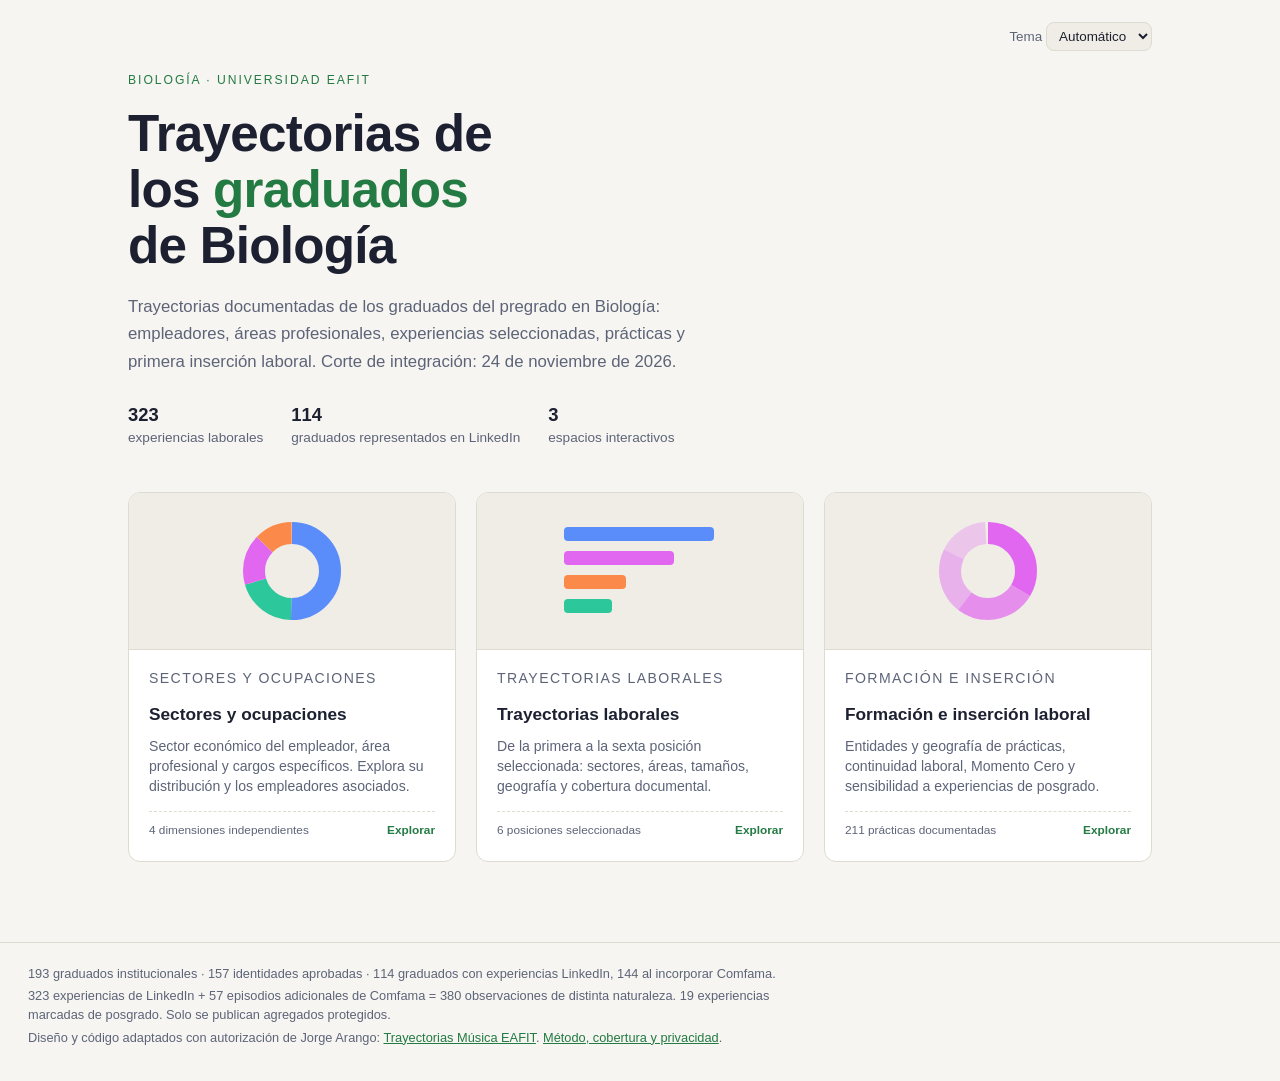
==== index.html @ 8a0688df "Prepare Biology trajectories site with protected aggregates" ====
<!DOCTYPE html>
<html lang="es">
<head><link rel="icon" href="data:,">
<meta charset="UTF-8">
<meta name="viewport" content="width=device-width, initial-scale=1">
<title>Trayectorias de graduados de Biología — EAFIT</title>
<link rel="stylesheet" href="assets/estilos.css">
<style>
  .hero { max-width: 1080px; margin: 0 auto; padding: 72px 28px 36px; }
  .eyebrow { font-size: 0.76rem; letter-spacing: 0.16em; text-transform: uppercase; color: var(--acento); margin: 0 0 16px; }
  .hero h1 { font-size: clamp(2rem, 4.4vw, 3.2rem); line-height: 1.1; max-width: 18ch; margin: 0 0 18px; letter-spacing: -0.015em; text-wrap: balance; }
  .hero h1 em { font-style: normal; color: var(--acento); }
  .intro { max-width: 64ch; color: var(--tenue); font-size: 1.05rem; line-height: 1.65; margin: 0; }
  .cifras { margin-top: 26px; display: flex; gap: 28px; flex-wrap: wrap; font-size: 0.85rem; color: var(--tenue); }
  .cifras b { color: var(--texto); font-size: 1.15rem; }
  .tarjetas { max-width: 1080px; margin: 0 auto; padding: 8px 28px 80px; display: grid; grid-template-columns: repeat(3, 1fr); gap: 20px; }
  @media (max-width: 900px) { .tarjetas { grid-template-columns: 1fr; } }
  .tarjeta { display: block; text-decoration: none; color: inherit; background: var(--panel); border: 1px solid var(--borde); border-radius: 12px; overflow: hidden; transition: transform .18s, border-color .18s, box-shadow .18s; }
  .tarjeta:hover, .tarjeta:focus-visible { transform: translateY(-4px); border-color: var(--acento); box-shadow: var(--sombra); }
  .mini { background: var(--panel-2); border-bottom: 1px solid var(--borde); display: flex; justify-content: center; padding: 18px 0; }
  .cuerpo { padding: 18px 20px 22px; }
  .reg { font-size: 0.7rem; letter-spacing: 0.1em; color: var(--acento); margin: 0 0 8px; }
  .cuerpo h2 { margin: 0 0 8px; font-size: 1.08rem; }
  .cuerpo p { margin: 0 0 14px; font-size: 0.88rem; color: var(--tenue); }
  .pie-t { font-size: 0.74rem; color: var(--tenue); border-top: 1px dashed var(--borde); padding-top: 10px; display: flex; justify-content: space-between; }
  .pie-t .cta { color: var(--acento); font-weight: 600; }
</style>
<link rel="stylesheet" href="assets/biologia.css">
<script src="assets/tema-init.js"></script>
</head>
<body>
<header class="hero"><div class="theme-home"><label>Tema <select id="theme"><option value="auto">Automático</option><option value="light">Claro</option><option value="dark">Oscuro</option></select></label></div>
  <p class="eyebrow">Biología · Universidad EAFIT</p>
  <h1>Trayectorias de los <em>graduados</em> de Biología</h1>
  <p class="intro">Trayectorias documentadas de los graduados del pregrado en Biología: empleadores, áreas profesionales, experiencias seleccionadas, prácticas y primera inserción laboral. Corte de integración: 24 de noviembre de 2026.</p>
  <div class="cifras">
    <span><b>323</b><br>experiencias laborales</span>
    <span><b>114</b><br>graduados representados en LinkedIn</span>
    <span><b>3</b><br>espacios interactivos</span>
  </div>
</header>
<main class="tarjetas">
  <a class="tarjeta" href="sectores.html">
    <div class="mini"><svg width="150" height="120" viewBox="0 0 150 120" aria-hidden="true"><g transform="translate(75 60)" fill="none" stroke-width="22">
      <circle r="38" stroke="#5b8dfa" stroke-dasharray="120 240" transform="rotate(-90)"/><circle r="38" stroke="#2cc79a" stroke-dasharray="48 240" stroke-dashoffset="-120" transform="rotate(-90)"/>
      <circle r="38" stroke="#e167f0" stroke-dasharray="40 240" stroke-dashoffset="-168" transform="rotate(-90)"/><circle r="38" stroke="#fb8a4a" stroke-dasharray="30 240" stroke-dashoffset="-208" transform="rotate(-90)"/></g></svg></div>
    <div class="cuerpo"><p class="reg">SECTORES Y OCUPACIONES</p><h2>Sectores y ocupaciones</h2>
      <p>Sector económico del empleador, área profesional y cargos específicos. Explora su distribución y los empleadores asociados.</p>
      <div class="pie-t"><span>4 dimensiones independientes</span><span class="cta">Explorar</span></div></div>
  </a>
  <a class="tarjeta" href="trayectorias.html">
    <div class="mini"><svg width="180" height="120" viewBox="0 0 180 120" aria-hidden="true"><rect x="14" y="16" width="150" height="14" rx="4" fill="#5b8dfa"/><rect x="14" y="40" width="110" height="14" rx="4" fill="#e167f0"/>
      <rect x="14" y="64" width="62" height="14" rx="4" fill="#fb8a4a"/><rect x="14" y="88" width="48" height="14" rx="4" fill="#2cc79a"/></svg></div>
    <div class="cuerpo"><p class="reg">TRAYECTORIAS LABORALES</p><h2>Trayectorias laborales</h2>
      <p>De la primera a la sexta posición seleccionada: sectores, áreas, tamaños, geografía y cobertura documental.</p>
      <div class="pie-t"><span>6 posiciones seleccionadas</span><span class="cta">Explorar</span></div></div>
  </a>
  <a class="tarjeta" href="formacion.html">
    <div class="mini"><svg width="150" height="120" viewBox="0 0 150 120" aria-hidden="true"><g transform="translate(75 60)" fill="none" stroke-width="22" stroke="#e167f0">
      <circle r="38" stroke-opacity="1" stroke-dasharray="80 240" transform="rotate(-90)"/><circle r="38" stroke-opacity=".7" stroke-dasharray="64 240" stroke-dashoffset="-80" transform="rotate(-90)"/>
      <circle r="38" stroke-opacity=".45" stroke-dasharray="52 240" stroke-dashoffset="-144" transform="rotate(-90)"/><circle r="38" stroke-opacity=".3" stroke-dasharray="40 240" stroke-dashoffset="-196" transform="rotate(-90)"/></g></svg></div>
    <div class="cuerpo"><p class="reg">FORMACIÓN E INSERCIÓN</p><h2>Formación e inserción laboral</h2>
      <p>Entidades y geografía de prácticas, continuidad laboral, Momento Cero y sensibilidad a experiencias de posgrado.</p>
      <div class="pie-t"><span>211 prácticas documentadas</span><span class="cta">Explorar</span></div></div>
  </a>
</main>
<footer class="pie"><p>193 graduados institucionales · 157 identidades aprobadas · 114 graduados con experiencias LinkedIn, 144 al incorporar Comfama.</p><p>323 experiencias de LinkedIn + 57 episodios adicionales de Comfama = 380 observaciones de distinta naturaleza. 19 experiencias marcadas de posgrado. Solo se publican agregados protegidos.</p><p>Diseño y código adaptados con autorización de Jorge Arango: <a href="https://github.com/JarangoM/trayectorias_musica">Trayectorias Música EAFIT</a>. <a href="metodologia.html">Método, cobertura y privacidad</a>.</p></footer>
<script src="assets/tema.js"></script>
</body>
</html>
---- assets/estilos.css ----
/* Estilos compartidos — Trayectorias de graduados de Música (EAFIT). Tema claro/oscuro automático. */
:root {
  color-scheme: light dark;
  --bg: #0f1218;
  --panel: #171b25;
  --panel-2: #1f2430;
  --texto: #eceef4;
  --tenue: #9aa3b8;
  --borde: #2b3142;
  --acento: #70B77E;
  --acento-texto: #1a1204;
  --sombra: 0 6px 18px rgba(0, 0, 0, 0.35);
}
@media (prefers-color-scheme: light) {
  :root {
    --bg: #f6f5f1;
    --panel: #ffffff;
    --panel-2: #efede6;
    --texto: #1d2030;
    --tenue: #5d6478;
    --borde: #dedbd0;
    --acento: #237A43;
    --acento-texto: #ffffff;
    --sombra: 0 6px 18px rgba(40, 30, 10, 0.12);
  }
}
* { box-sizing: border-box; }
[hidden] { display: none !important; }
html { scroll-behavior: smooth; }
body {
  margin: 0;
  font-family: -apple-system, "Segoe UI", Roboto, Arial, sans-serif;
  background: var(--bg);
  color: var(--texto);
  line-height: 1.45;
}
a { color: var(--acento); }
button { font: inherit; color: inherit; }
:focus-visible { outline: 2px solid var(--acento); outline-offset: 2px; }

header.cab { padding: 22px 28px 14px; border-bottom: 1px solid var(--borde); }
.migas { font-size: 0.8rem; margin-bottom: 8px; }
.migas a { text-decoration: none; color: var(--tenue); }
.migas a:hover { color: var(--acento); }
h1 { margin: 0 0 4px; font-size: 1.45rem; letter-spacing: -0.01em; }
.subtitulo { color: var(--tenue); font-size: 0.92rem; max-width: 90ch; }
.resumen { margin-top: 8px; font-size: 0.84rem; color: var(--tenue); }
.resumen strong { color: var(--texto); }

.controles { display: flex; flex-wrap: wrap; gap: 14px 22px; align-items: center; margin-top: 16px; }
.grupo-ctrl { display: flex; align-items: center; gap: 8px; flex-wrap: wrap; }
.grupo-ctrl > .rotulo { font-size: 0.78rem; color: var(--tenue); text-transform: uppercase; letter-spacing: 0.06em; }
.chip {
  background: var(--panel-2); border: 1px solid var(--borde); color: var(--texto);
  padding: 6px 13px; border-radius: 999px; cursor: pointer; font-size: 0.84rem;
}
.chip:hover { border-color: var(--acento); }
.chip[aria-pressed="true"], .chip.activo { background: var(--acento); color: var(--acento-texto); border-color: var(--acento); font-weight: 600; }
.tabs { display: flex; gap: 6px; margin-top: 16px; }
.tab { background: var(--panel-2); border: 1px solid var(--borde); color: var(--tenue); padding: 8px 16px; border-radius: 8px 8px 0 0; cursor: pointer; font-size: 0.88rem; }
.tab.activo { background: var(--acento); color: var(--acento-texto); border-color: var(--acento); font-weight: 600; }
label.check { display: inline-flex; align-items: center; gap: 6px; font-size: 0.84rem; color: var(--tenue); cursor: pointer; }
select { background: var(--panel-2); color: var(--texto); border: 1px solid var(--borde); border-radius: 8px; padding: 5px 8px; font: inherit; font-size: 0.84rem; }

main { padding: 20px 28px 48px; }
.rejilla-2 { display: grid; grid-template-columns: minmax(0, 1.05fr) minmax(0, 1fr); gap: 20px; align-items: start; }
@media (max-width: 960px) { .rejilla-2 { grid-template-columns: 1fr; } header.cab, main { padding-left: 16px; padding-right: 16px; } }
.tarjeta-g { background: var(--panel); border: 1px solid var(--borde); border-radius: 12px; padding: 18px; }
.tarjeta-g h2 { margin: 0 0 2px; font-size: 1.05rem; }
.tarjeta-g .sub { color: var(--tenue); font-size: 0.82rem; margin-bottom: 12px; }

/* gráficos */
.donut-caja { display: flex; flex-wrap: wrap; gap: 18px; align-items: center; justify-content: center; }
.donut-caja svg { flex: none; max-width: 100%; height: auto; }
.rebanada { cursor: pointer; transition: opacity 0.15s, transform 0.15s; transform-origin: center; }
.rebanada.apagada { opacity: 0.38; }
.rebanada:hover { opacity: 1; }
.centro-valor { font-size: 30px; font-weight: 700; fill: var(--texto); text-anchor: middle; }
.centro-rotulo { font-size: 12px; fill: var(--tenue); text-anchor: middle; }
.leyenda { list-style: none; margin: 0; padding: 0; min-width: 210px; flex: 1 1 240px; }
.leyenda li { margin: 0; }
.leyenda button {
  display: grid; grid-template-columns: 14px 1fr auto; gap: 8px; align-items: center; width: 100%;
  background: none; border: 1px solid transparent; border-radius: 8px; padding: 6px 8px; cursor: pointer; text-align: left; font-size: 0.86rem;
}
.leyenda button:hover { background: var(--panel-2); }
.leyenda button.sel { background: var(--panel-2); border-color: var(--borde); font-weight: 600; }
.punto { width: 12px; height: 12px; border-radius: 3px; display: inline-block; }
.leyenda .val { color: var(--tenue); font-variant-numeric: tabular-nums; font-size: 0.82rem; }

.fila-barra { display: grid; grid-template-columns: minmax(120px, 42%) 1fr 64px; gap: 10px; align-items: center; padding: 5px 0; font-size: 0.86rem; }
.fila-barra .nom { overflow-wrap: anywhere; }
.fila-barra .pista { background: var(--panel-2); border-radius: 6px; height: 16px; overflow: hidden; }
.fila-barra .relleno { height: 100%; border-radius: 6px; min-width: 3px; transition: width 0.25s; }
.fila-barra .num { text-align: right; color: var(--tenue); font-variant-numeric: tabular-nums; }
.fila-barra.btn { cursor: pointer; background: none; border: 0; width: 100%; text-align: left; border-radius: 8px; padding: 6px 8px; }
.fila-barra.btn:hover, .fila-barra.btn.sel { background: var(--panel-2); }
.lista-scroll { max-height: 560px; overflow-y: auto; padding-right: 4px; }
.nota { color: var(--tenue); font-size: 0.8rem; margin-top: 10px; }
.cab-panel { display: flex; justify-content: space-between; align-items: flex-start; gap: 10px; flex-wrap: wrap; margin-bottom: 8px; }
.titulo-panel { display: flex; align-items: center; gap: 8px; font-size: 1.05rem; font-weight: 700; }
.vacio { color: var(--tenue); font-size: 0.9rem; padding: 14px 0; }

/* cuadrícula de donuts por grupo */
.rejilla-grupos { display: grid; grid-template-columns: repeat(auto-fill, minmax(330px, 1fr)); gap: 18px; }
.mini-donut { background: var(--panel); border: 1px solid var(--borde); border-radius: 12px; padding: 16px; }
.mini-donut h2 { margin: 0 0 2px; font-size: 1rem; display: flex; align-items: center; gap: 8px; }
.mini-donut .sub { color: var(--tenue); font-size: 0.8rem; margin-bottom: 8px; }
.mini-donut svg { display: block; margin: 0 auto 6px; }

#tooltip {
  position: fixed; display: none; z-index: 60; pointer-events: none; max-width: 300px;
  background: var(--panel-2); border: 1px solid var(--borde); color: var(--texto);
  padding: 8px 12px; border-radius: 8px; font-size: 0.82rem; box-shadow: var(--sombra);
}
footer.pie { border-top: 1px solid var(--borde); padding: 18px 28px 30px; font-size: 0.8rem; color: var(--tenue); }
footer.pie p { margin: 4px 0; max-width: 110ch; }
@media (prefers-reduced-motion: reduce) { * { transition: none !important; } }
---- assets/biologia.css ----
/* Extensions for the new tabs/tables only. Original Music stylesheet is retained. */
:root[data-theme="dark"]{color-scheme:dark;--bg:#0f1218;--panel:#171b25;--panel-2:#1f2430;--texto:#eceef4;--tenue:#9aa3b8;--borde:#2b3142;--acento:#70B77E;--acento-texto:#1a1204;--sombra:0 6px 18px rgba(0,0,0,.35)}
:root[data-theme="light"]{color-scheme:light;--bg:#f6f5f1;--panel:#ffffff;--panel-2:#efede6;--texto:#1d2030;--tenue:#5d6478;--borde:#dedbd0;--acento:#237A43;--acento-texto:#ffffff;--sombra:0 6px 18px rgba(40,30,10,.12)}
.hero{position:relative}.theme-home{position:absolute;top:22px;right:28px;color:var(--tenue);font-size:.84rem}
.tabs{flex-wrap:wrap}.tarjeta-g{min-width:0}.tarjeta-g+.tarjeta-g{margin-top:20px}.rejilla-2>.tarjeta-g{margin-top:0}
.table-wrap{overflow-x:auto;max-width:100%}table{border-collapse:collapse;width:100%;font-size:.86rem}th,td{text-align:left;padding:10px 12px;border-bottom:1px solid var(--borde);vertical-align:top}th{font-weight:600;color:var(--tenue)}td.num{text-align:right;font-variant-numeric:tabular-nums}
.metricas{display:flex;flex-wrap:wrap;gap:16px 28px;margin:16px 0}.metrica{font-size:.82rem;color:var(--tenue)}.metrica strong{display:block;font-size:1.5rem;color:var(--texto)}
.warning{border-left:3px solid var(--acento);padding:10px 14px;background:var(--panel-2);font-size:.86rem;margin:0 0 20px}.actions{display:flex;gap:8px;flex-wrap:wrap;margin-bottom:12px}
.long-row{padding:12px 0;border-bottom:1px solid var(--borde)}.long-title{display:flex;flex-wrap:wrap;gap:8px;justify-content:space-between;font-size:.86rem;margin-bottom:8px}.stack{height:30px;border-radius:6px;overflow:hidden;display:flex;background:var(--panel-2)}.stack span{min-width:0;display:block}.stack span:focus-visible{outline-offset:-3px}.stack-legend{display:flex;gap:10px 16px;flex-wrap:wrap;margin-top:16px;color:var(--tenue);font-size:.82rem}.stack-legend .punto{vertical-align:middle;margin-right:4px}
.line-chart{display:block;width:100%;height:auto;max-height:340px}.line-chart text{fill:var(--tenue);font-size:12px}.line-chart .axis{stroke:var(--borde)}
.metodo{max-width:1000px;margin:auto}.metodo p,.metodo li{max-width:90ch}.metodo h2{margin-top:28px;font-size:1.2rem}.table-note{font-size:.82rem;color:var(--tenue);margin:12px 0 0}
button:disabled{opacity:.55;cursor:default}.tab:focus-visible{outline-offset:3px}
@media(max-width:600px){.tabs{gap:5px}.tab{padding:7px 10px}.grupo-ctrl{width:100%}.controles{gap:12px}.fila-barra{grid-template-columns:minmax(100px,45%) 1fr 54px;gap:6px}.tarjeta-g{padding:14px}th,td{padding:8px}.long-title{display:block}.long-title span{display:block;margin-top:4px}}
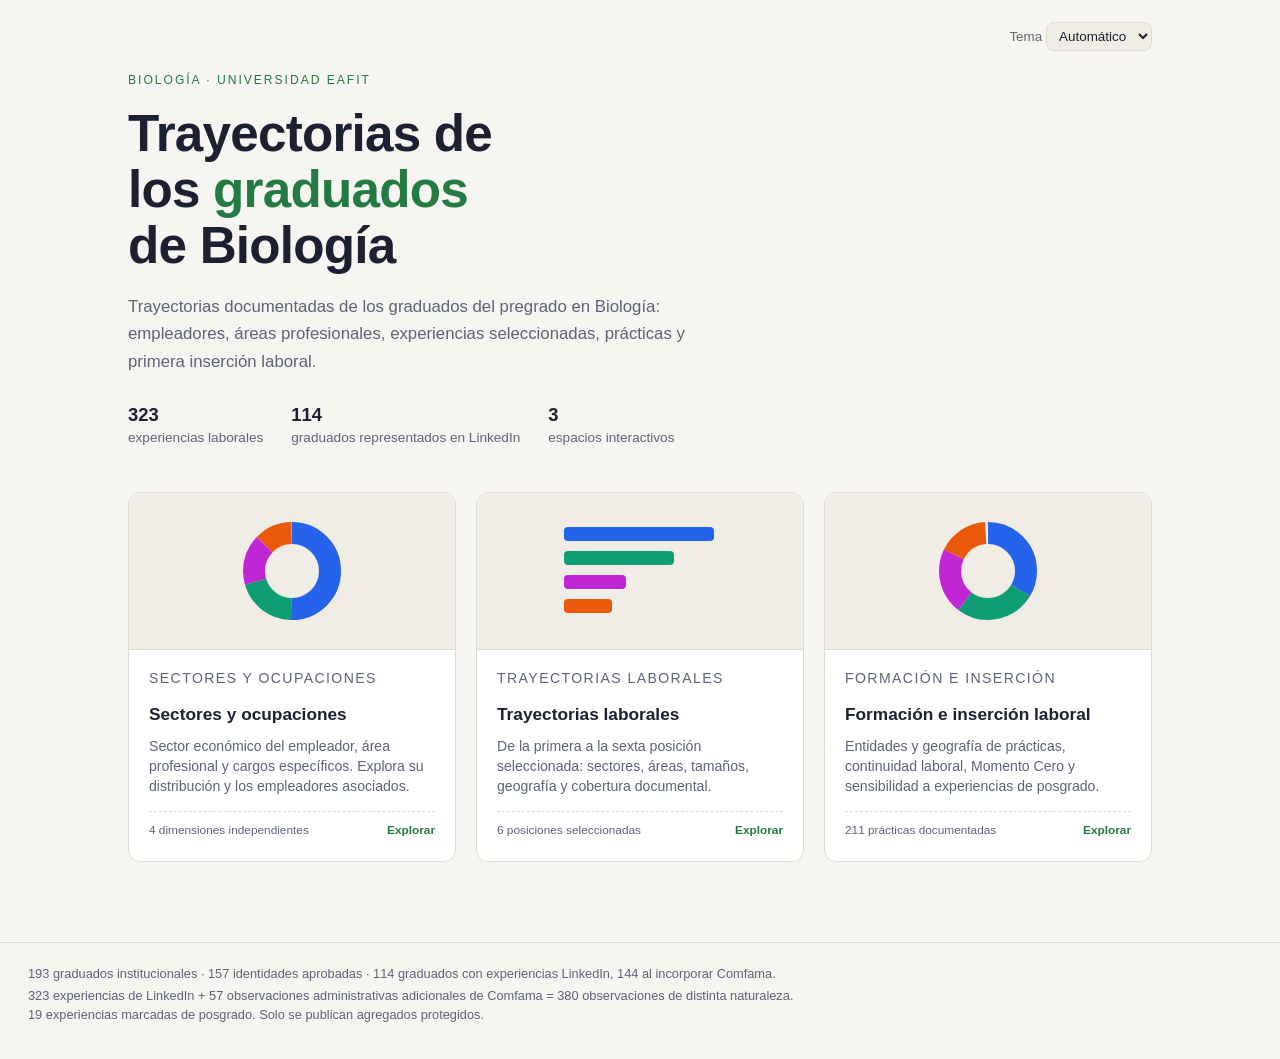
==== commit 36f2a505: "Correct exact aggregate views, privacy grouping, and chart colors" ====
--- a/index.html
+++ b/index.html
@@ -32,7 +32,7 @@
 <header class="hero"><div class="theme-home"><label>Tema <select id="theme"><option value="auto">Automático</option><option value="light">Claro</option><option value="dark">Oscuro</option></select></label></div>
   <p class="eyebrow">Biología · Universidad EAFIT</p>
   <h1>Trayectorias de los <em>graduados</em> de Biología</h1>
-  <p class="intro">Trayectorias documentadas de los graduados del pregrado en Biología: empleadores, áreas profesionales, experiencias seleccionadas, prácticas y primera inserción laboral. Corte de integración: 24 de noviembre de 2026.</p>
+  <p class="intro">Trayectorias documentadas de los graduados del pregrado en Biología: empleadores, áreas profesionales, experiencias seleccionadas, prácticas y primera inserción laboral.</p>
   <div class="cifras">
     <span><b>323</b><br>experiencias laborales</span>
     <span><b>114</b><br>graduados representados en LinkedIn</span>
@@ -64,7 +64,7 @@
       <div class="pie-t"><span>211 prácticas documentadas</span><span class="cta">Explorar</span></div></div>
   </a>
 </main>
-<footer class="pie"><p>193 graduados institucionales · 157 identidades aprobadas · 114 graduados con experiencias LinkedIn, 144 al incorporar Comfama.</p><p>323 experiencias de LinkedIn + 57 episodios adicionales de Comfama = 380 observaciones de distinta naturaleza. 19 experiencias marcadas de posgrado. Solo se publican agregados protegidos.</p><p>Diseño y código adaptados con autorización de Jorge Arango: <a href="https://github.com/JarangoM/trayectorias_musica">Trayectorias Música EAFIT</a>. <a href="metodologia.html">Método, cobertura y privacidad</a>.</p></footer>
+<footer class="pie"><p>193 graduados institucionales · 157 identidades aprobadas · 114 graduados con experiencias LinkedIn, 144 al incorporar Comfama.</p><p>323 experiencias de LinkedIn + 57 observaciones administrativas adicionales de Comfama = 380 observaciones de distinta naturaleza. 19 experiencias marcadas de posgrado. Solo se publican agregados protegidos.</p></footer>
 <script src="assets/tema.js"></script>
 </body>
 </html>
--- a/assets/biologia.css
+++ b/assets/biologia.css
@@ -10,4 +10,10 @@
 .line-chart{display:block;width:100%;height:auto;max-height:340px}.line-chart text{fill:var(--tenue);font-size:12px}.line-chart .axis{stroke:var(--borde)}
 .metodo{max-width:1000px;margin:auto}.metodo p,.metodo li{max-width:90ch}.metodo h2{margin-top:28px;font-size:1.2rem}.table-note{font-size:.82rem;color:var(--tenue);margin:12px 0 0}
 button:disabled{opacity:.55;cursor:default}.tab:focus-visible{outline-offset:3px}
+.fila-barra .num{white-space:pre-line}.fila-barra[role="button"]{cursor:pointer}
+:root{--plot-1:#5b8dfa;--plot-2:#2cc79a;--plot-3:#e167f0;--plot-4:#fb8a4a}
+@media(prefers-color-scheme:light){:root:not([data-theme="dark"]){--plot-1:#2563eb;--plot-2:#0f9d74;--plot-3:#c026d3;--plot-4:#ea580c}}
+:root[data-theme="light"]{--plot-1:#2563eb;--plot-2:#0f9d74;--plot-3:#c026d3;--plot-4:#ea580c}
+.mini circle{stroke-opacity:1}.mini circle:nth-child(1){stroke:var(--plot-1)}.mini circle:nth-child(2){stroke:var(--plot-2)}.mini circle:nth-child(3){stroke:var(--plot-3)}.mini circle:nth-child(4){stroke:var(--plot-4)}
+.mini rect:nth-child(1){fill:var(--plot-1)}.mini rect:nth-child(2){fill:var(--plot-2)}.mini rect:nth-child(3){fill:var(--plot-3)}.mini rect:nth-child(4){fill:var(--plot-4)}
 @media(max-width:600px){.tabs{gap:5px}.tab{padding:7px 10px}.grupo-ctrl{width:100%}.controles{gap:12px}.fila-barra{grid-template-columns:minmax(100px,45%) 1fr 54px;gap:6px}.tarjeta-g{padding:14px}th,td{padding:8px}.long-title{display:block}.long-title span{display:block;margin-top:4px}}
